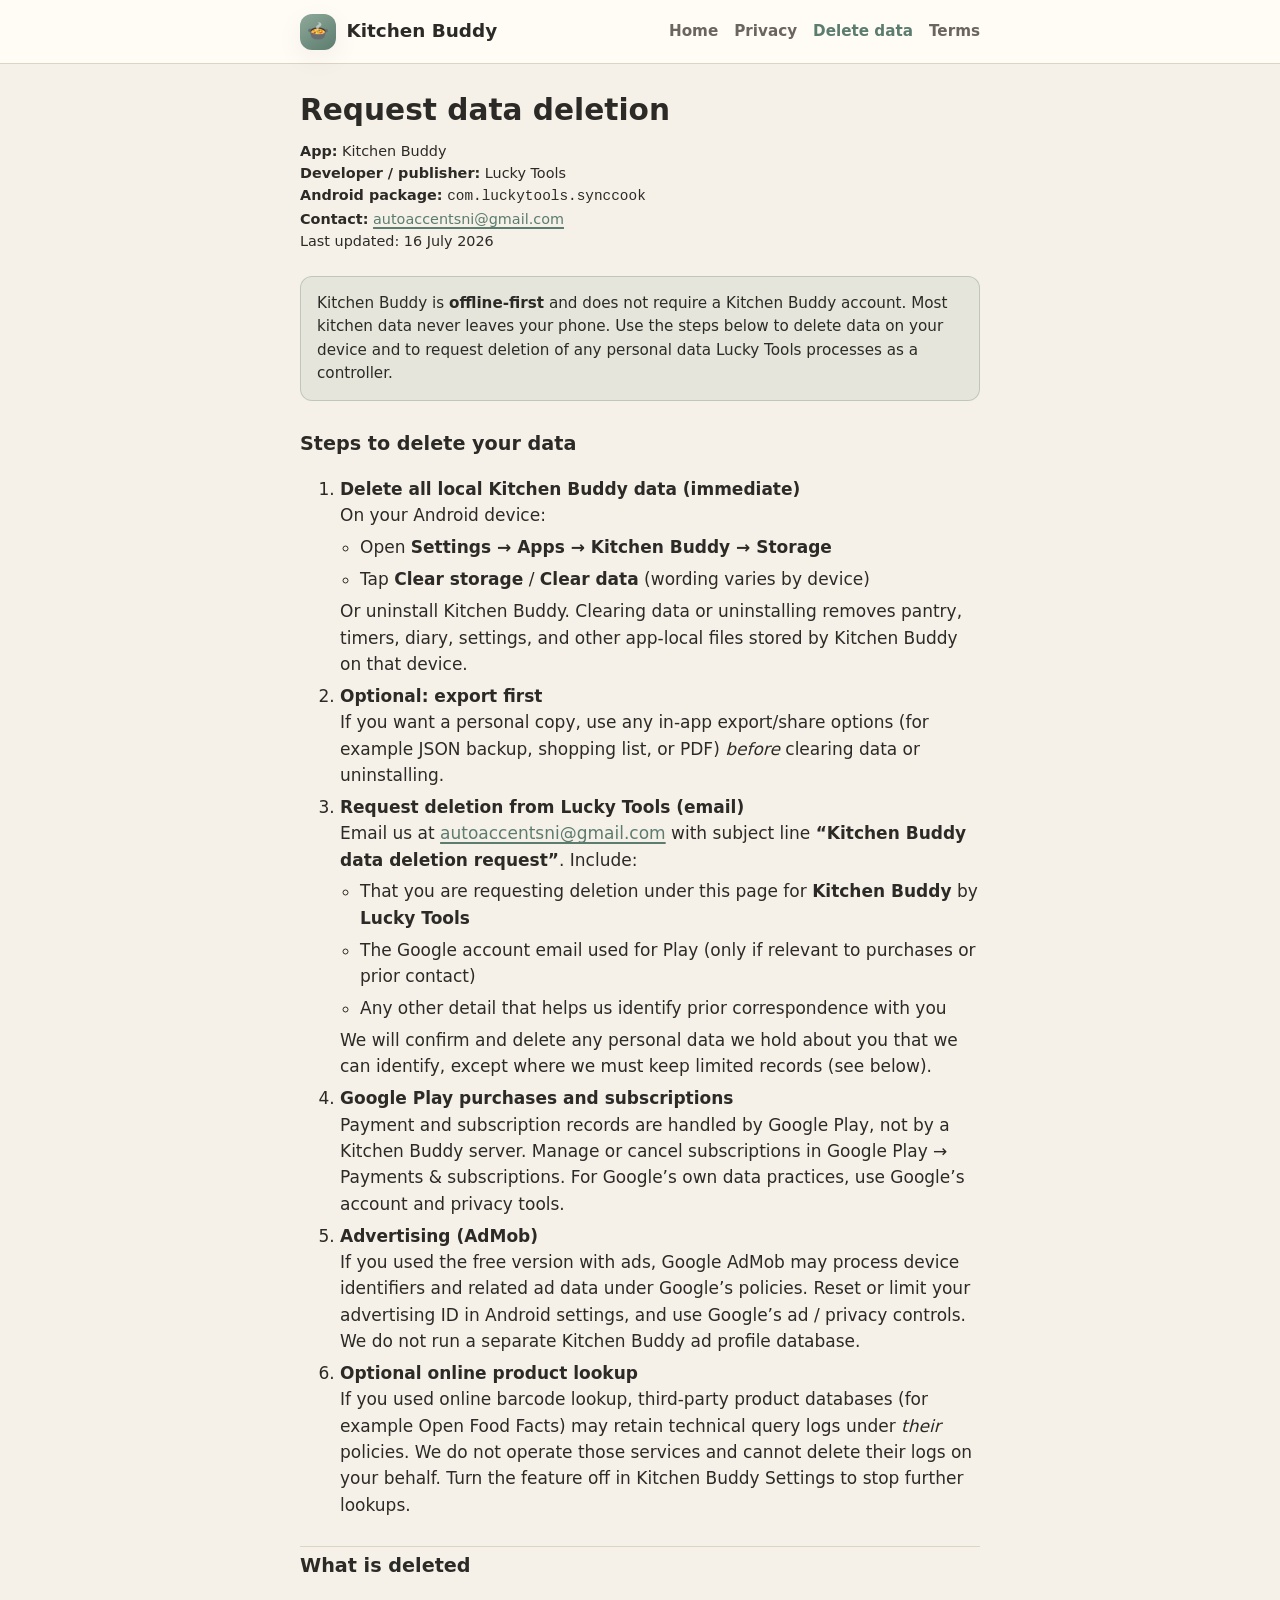
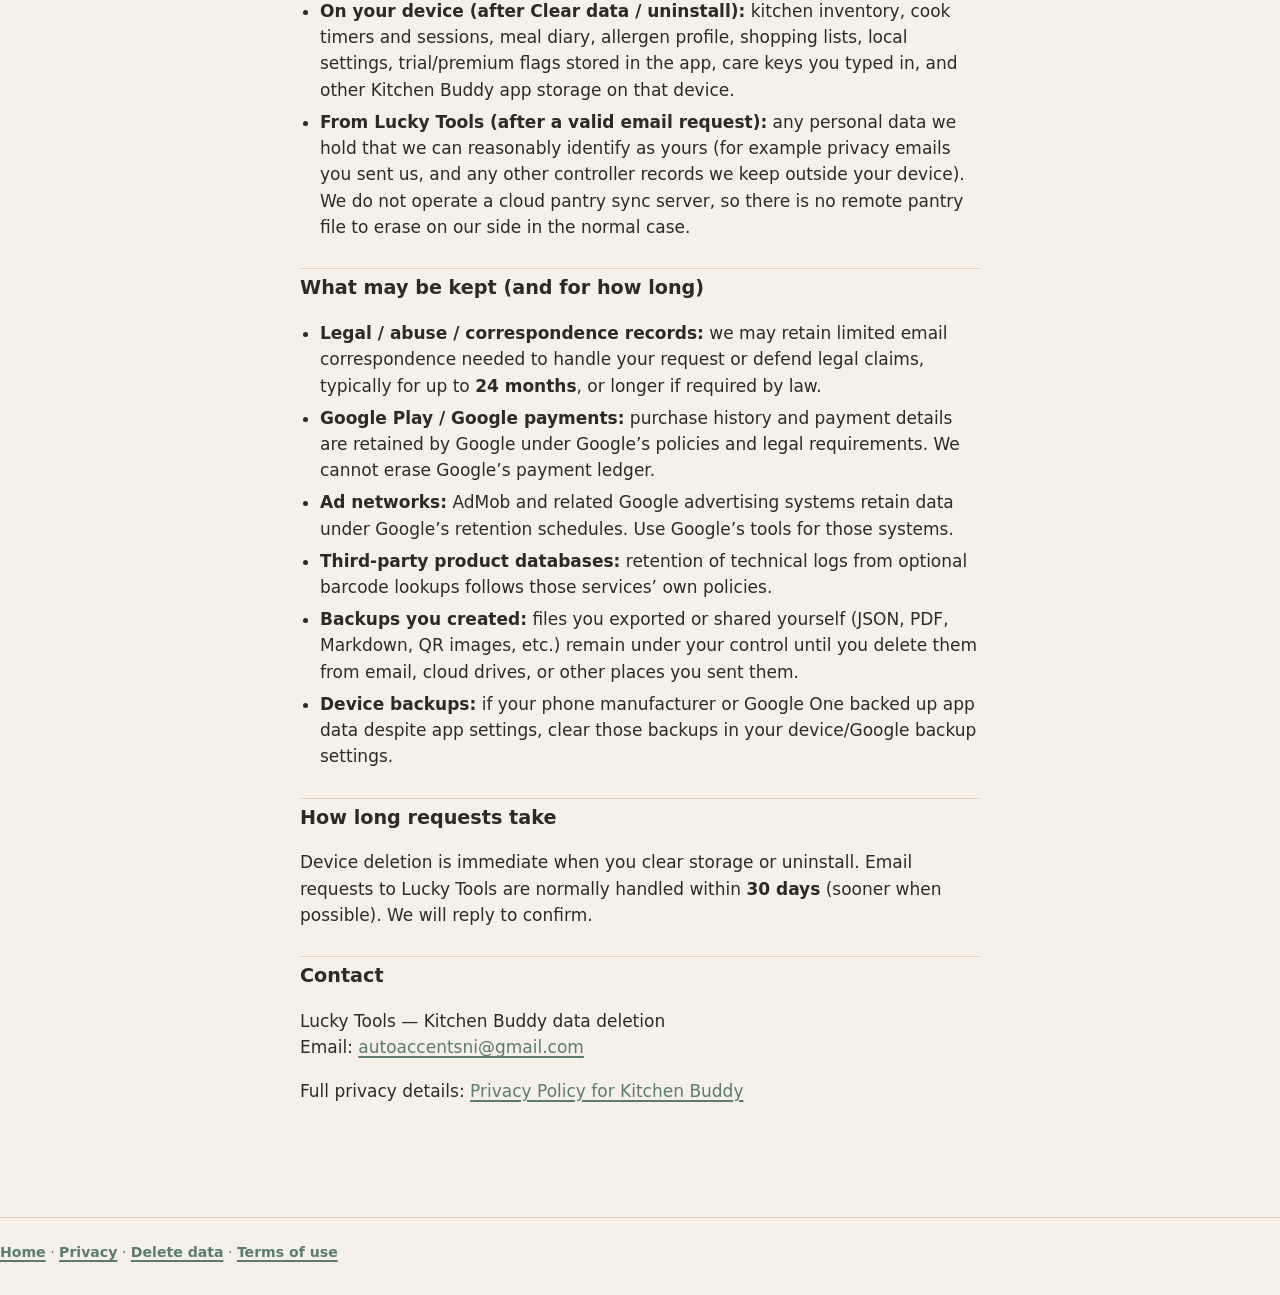
==== delete-data.html @ 81b6f841 "Add Play-compliant data deletion request page" ====
<!DOCTYPE html>
<html lang="en-GB">
<head>
  <meta charset="utf-8" />
  <meta name="viewport" content="width=device-width, initial-scale=1" />
  <title>Request data deletion — Kitchen Buddy by Lucky Tools</title>
  <meta name="description" content="How to delete your Kitchen Buddy (Lucky Tools) app data and request deletion of any personal data we process." />
  <link rel="stylesheet" href="styles.css" />
  <link rel="icon" href="data:image/svg+xml,<svg xmlns='http://www.w3.org/2000/svg' viewBox='0 0 100 100'><text y='.9em' font-size='90'>🍲</text></svg>" />
</head>
<body>
  <header class="site-header">
    <div class="inner">
      <a class="brand" href="index.html">
        <span class="brand-mark" aria-hidden="true">🍲</span>
        Kitchen Buddy
      </a>
      <nav class="nav" aria-label="Main">
        <a href="index.html">Home</a>
        <a href="privacy.html">Privacy</a>
        <a href="delete-data.html" aria-current="page">Delete data</a>
        <a href="terms.html">Terms</a>
      </nav>
    </div>
  </header>

  <main class="wrap doc">
    <h1>Request data deletion</h1>
    <p class="doc-meta">
      <strong>App:</strong> Kitchen Buddy<br />
      <strong>Developer / publisher:</strong> Lucky Tools<br />
      <strong>Android package:</strong> <code>com.luckytools.synccook</code><br />
      <strong>Contact:</strong> <a href="mailto:autoaccentsni@gmail.com?subject=Kitchen%20Buddy%20data%20deletion%20request">autoaccentsni@gmail.com</a><br />
      Last updated: 16 July 2026
    </p>

    <div class="note">
      Kitchen Buddy is <strong>offline-first</strong> and does not require a Kitchen Buddy account.
      Most kitchen data never leaves your phone. Use the steps below to delete data on your device
      and to request deletion of any personal data Lucky Tools processes as a controller.
    </div>

    <h2 id="steps">Steps to delete your data</h2>
    <ol>
      <li>
        <strong>Delete all local Kitchen Buddy data (immediate)</strong><br />
        On your Android device:
        <ul>
          <li>Open <strong>Settings → Apps → Kitchen Buddy → Storage</strong></li>
          <li>Tap <strong>Clear storage</strong> / <strong>Clear data</strong> (wording varies by device)</li>
        </ul>
        Or uninstall Kitchen Buddy. Clearing data or uninstalling removes pantry, timers, diary,
        settings, and other app-local files stored by Kitchen Buddy on that device.
      </li>
      <li>
        <strong>Optional: export first</strong><br />
        If you want a personal copy, use any in-app export/share options (for example JSON backup,
        shopping list, or PDF) <em>before</em> clearing data or uninstalling.
      </li>
      <li>
        <strong>Request deletion from Lucky Tools (email)</strong><br />
        Email us at
        <a href="mailto:autoaccentsni@gmail.com?subject=Kitchen%20Buddy%20data%20deletion%20request">autoaccentsni@gmail.com</a>
        with subject line <strong>“Kitchen Buddy data deletion request”</strong>.
        Include:
        <ul>
          <li>That you are requesting deletion under this page for <strong>Kitchen Buddy</strong> by <strong>Lucky Tools</strong></li>
          <li>The Google account email used for Play (only if relevant to purchases or prior contact)</li>
          <li>Any other detail that helps us identify prior correspondence with you</li>
        </ul>
        We will confirm and delete any personal data we hold about you that we can identify,
        except where we must keep limited records (see below).
      </li>
      <li>
        <strong>Google Play purchases and subscriptions</strong><br />
        Payment and subscription records are handled by Google Play, not by a Kitchen Buddy server.
        Manage or cancel subscriptions in Google Play → Payments &amp; subscriptions.
        For Google’s own data practices, use Google’s account and privacy tools.
      </li>
      <li>
        <strong>Advertising (AdMob)</strong><br />
        If you used the free version with ads, Google AdMob may process device identifiers and
        related ad data under Google’s policies. Reset or limit your advertising ID in Android
        settings, and use Google’s ad / privacy controls. We do not run a separate Kitchen Buddy
        ad profile database.
      </li>
      <li>
        <strong>Optional online product lookup</strong><br />
        If you used online barcode lookup, third-party product databases (for example Open Food Facts)
        may retain technical query logs under <em>their</em> policies. We do not operate those services
        and cannot delete their logs on your behalf. Turn the feature off in Kitchen Buddy Settings
        to stop further lookups.
      </li>
    </ol>

    <h2 id="what-deleted">What is deleted</h2>
    <ul>
      <li>
        <strong>On your device (after Clear data / uninstall):</strong>
        kitchen inventory, cook timers and sessions, meal diary, allergen profile, shopping lists,
        local settings, trial/premium flags stored in the app, care keys you typed in, and other
        Kitchen Buddy app storage on that device.
      </li>
      <li>
        <strong>From Lucky Tools (after a valid email request):</strong>
        any personal data we hold that we can reasonably identify as yours (for example privacy
        emails you sent us, and any other controller records we keep outside your device).
        We do not operate a cloud pantry sync server, so there is no remote pantry file to erase
        on our side in the normal case.
      </li>
    </ul>

    <h2 id="what-kept">What may be kept (and for how long)</h2>
    <ul>
      <li>
        <strong>Legal / abuse / correspondence records:</strong> we may retain limited email
        correspondence needed to handle your request or defend legal claims, typically for up to
        <strong>24 months</strong>, or longer if required by law.
      </li>
      <li>
        <strong>Google Play / Google payments:</strong> purchase history and payment details are
        retained by Google under Google’s policies and legal requirements. We cannot erase Google’s
        payment ledger.
      </li>
      <li>
        <strong>Ad networks:</strong> AdMob and related Google advertising systems retain data
        under Google’s retention schedules. Use Google’s tools for those systems.
      </li>
      <li>
        <strong>Third-party product databases:</strong> retention of technical logs from optional
        barcode lookups follows those services’ own policies.
      </li>
      <li>
        <strong>Backups you created:</strong> files you exported or shared yourself (JSON, PDF,
        Markdown, QR images, etc.) remain under your control until you delete them from email,
        cloud drives, or other places you sent them.
      </li>
      <li>
        <strong>Device backups:</strong> if your phone manufacturer or Google One backed up app
        data despite app settings, clear those backups in your device/Google backup settings.
      </li>
    </ul>

    <h2 id="timing">How long requests take</h2>
    <p>
      Device deletion is immediate when you clear storage or uninstall.
      Email requests to Lucky Tools are normally handled within <strong>30 days</strong>
      (sooner when possible). We will reply to confirm.
    </p>

    <h2 id="contact">Contact</h2>
    <p>
      Lucky Tools — Kitchen Buddy data deletion<br />
      Email:
      <a href="mailto:autoaccentsni@gmail.com?subject=Kitchen%20Buddy%20data%20deletion%20request">autoaccentsni@gmail.com</a>
    </p>
    <p>
      Full privacy details:
      <a href="privacy.html">Privacy Policy for Kitchen Buddy</a>
    </p>
  </main>

  <footer class="site-footer">
    <div class="inner">
      <a href="index.html">Home</a> ·
      <a href="privacy.html">Privacy</a> ·
      <a href="delete-data.html">Delete data</a> ·
      <a href="terms.html">Terms of use</a>
    </div>
  </footer>
</body>
</html>
---- styles.css ----
﻿/* Kitchen Buddy â€” calm oatmeal theme (matches app) */
:root {
  --bg: #f6f1e8;
  --surface: #fffbf5;
  --surface-high: #f0e9dc;
  --ink: #2c2a26;
  --muted: #6b6560;
  --accent: #5b7c6e;
  --accent-soft: #8fa99a;
  --border: #ddd4c4;
  --danger: #b54a3c;
  --radius: 16px;
  --shadow: 0 8px 28px rgba(44, 42, 38, 0.06);
  --max: 720px;
  --font: "Segoe UI", system-ui, -apple-system, Roboto, "Helvetica Neue", Arial, sans-serif;
}

*,
*::before,
*::after {
  box-sizing: border-box;
}

html {
  scroll-behavior: smooth;
}

body {
  margin: 0;
  font-family: var(--font);
  background: var(--bg);
  color: var(--ink);
  line-height: 1.55;
  font-size: 17px;
  min-height: 100vh;
}

a {
  color: var(--accent);
  text-decoration-thickness: 1.5px;
  text-underline-offset: 3px;
}

a:hover {
  color: #4a675a;
}

.wrap {
  max-width: var(--max);
  margin: 0 auto;
  padding: 0 1.25rem 3rem;
}

/* Header */
.site-header {
  background: var(--surface);
  border-bottom: 1px solid var(--border);
  position: sticky;
  top: 0;
  z-index: 20;
  backdrop-filter: blur(8px);
}

.site-header .inner {
  max-width: var(--max);
  margin: 0 auto;
  padding: 0.85rem 1.25rem;
  display: flex;
  align-items: center;
  justify-content: space-between;
  gap: 1rem;
  flex-wrap: wrap;
}

.brand {
  display: flex;
  align-items: center;
  gap: 0.65rem;
  text-decoration: none;
  color: var(--ink);
  font-weight: 700;
  font-size: 1.15rem;
}

.brand-mark {
  width: 36px;
  height: 36px;
  border-radius: 12px;
  background: linear-gradient(145deg, var(--accent-soft), var(--accent));
  display: grid;
  place-items: center;
  color: #fff;
  font-size: 1.1rem;
  box-shadow: var(--shadow);
}

.nav {
  display: flex;
  gap: 0.35rem 1rem;
  flex-wrap: wrap;
  font-size: 0.95rem;
}

.nav a {
  color: var(--muted);
  text-decoration: none;
  font-weight: 600;
}

.nav a:hover,
.nav a[aria-current="page"] {
  color: var(--accent);
}

/* Hero */
.hero {
  padding: 2.5rem 0 1.5rem;
}

.hero h1 {
  margin: 0 0 0.5rem;
  font-size: clamp(1.75rem, 4vw, 2.25rem);
  font-weight: 800;
  letter-spacing: -0.02em;
  line-height: 1.2;
}

.hero .lede {
  margin: 0;
  color: var(--muted);
  font-size: 1.05rem;
  max-width: 36em;
}

.badge-row {
  display: flex;
  flex-wrap: wrap;
  gap: 0.5rem;
  margin-top: 1.25rem;
}

.badge {
  display: inline-block;
  padding: 0.35rem 0.75rem;
  border-radius: 999px;
  background: var(--surface);
  border: 1px solid var(--border);
  font-size: 0.8rem;
  font-weight: 600;
  color: var(--muted);
}

.badge.accent {
  background: rgba(91, 124, 110, 0.12);
  border-color: rgba(91, 124, 110, 0.35);
  color: var(--accent);
}

/* Cards */
.card {
  background: var(--surface);
  border: 1px solid var(--border);
  border-radius: var(--radius);
  padding: 1.35rem 1.4rem;
  margin: 1rem 0;
  box-shadow: var(--shadow);
}

.card h2 {
  margin: 0 0 0.5rem;
  font-size: 1.15rem;
}

.card p {
  margin: 0;
  color: var(--muted);
  font-size: 0.98rem;
}

.grid-2 {
  display: grid;
  gap: 1rem;
}

@media (min-width: 560px) {
  .grid-2 {
    grid-template-columns: 1fr 1fr;
  }
}

.btn-row {
  display: flex;
  flex-wrap: wrap;
  gap: 0.75rem;
  margin-top: 1.5rem;
}

.btn {
  display: inline-flex;
  align-items: center;
  justify-content: center;
  min-height: 48px;
  padding: 0.7rem 1.25rem;
  border-radius: 14px;
  font-weight: 700;
  font-size: 0.95rem;
  text-decoration: none;
  border: 2px solid transparent;
  transition: background 0.15s, color 0.15s;
}

.btn-primary {
  background: var(--accent);
  color: #fff;
}

.btn-primary:hover {
  background: #4a675a;
  color: #fff;
}

.btn-secondary {
  background: var(--surface);
  color: var(--ink);
  border-color: var(--border);
}

.btn-secondary:hover {
  background: var(--surface-high);
  color: var(--ink);
}

/* Legal docs */
.doc-meta {
  color: var(--muted);
  font-size: 0.9rem;
  margin: 0 0 1.5rem;
}

.doc h1 {
  font-size: 1.85rem;
  margin: 1.5rem 0 0.35rem;
  font-weight: 800;
}

.doc h2 {
  font-size: 1.2rem;
  margin: 1.75rem 0 0.5rem;
  font-weight: 700;
  color: var(--ink);
  padding-top: 0.25rem;
  border-top: 1px solid var(--border);
}

.doc h2:first-of-type {
  border-top: none;
  padding-top: 0;
}

.doc p,
.doc li {
  color: var(--ink);
}

.doc ul {
  padding-left: 1.25rem;
}

.doc li {
  margin: 0.35rem 0;
}

.doc .note {
  background: rgba(91, 124, 110, 0.1);
  border: 1px solid rgba(91, 124, 110, 0.28);
  border-radius: 12px;
  padding: 0.9rem 1rem;
  font-size: 0.95rem;
  margin: 1rem 0;
}

.doc .warn {
  background: rgba(181, 74, 60, 0.08);
  border: 1px solid rgba(181, 74, 60, 0.25);
  border-radius: 12px;
  padding: 0.9rem 1rem;
  font-size: 0.95rem;
  margin: 1rem 0;
}

/* Footer */
.site-footer {
  margin-top: 3rem;
  padding: 1.5rem 0 2rem;
  border-top: 1px solid var(--border);
  color: var(--muted);
  font-size: 0.88rem;
}

.site-footer a {
  font-weight: 600;
}

.toc {
  background: var(--surface-high);
  border-radius: 12px;
  padding: 1rem 1.15rem;
  margin: 1rem 0 1.5rem;
  font-size: 0.92rem;
}

.toc ol {
  margin: 0.4rem 0 0;
  padding-left: 1.2rem;
}

.toc a {
  text-decoration: none;
  font-weight: 600;
}
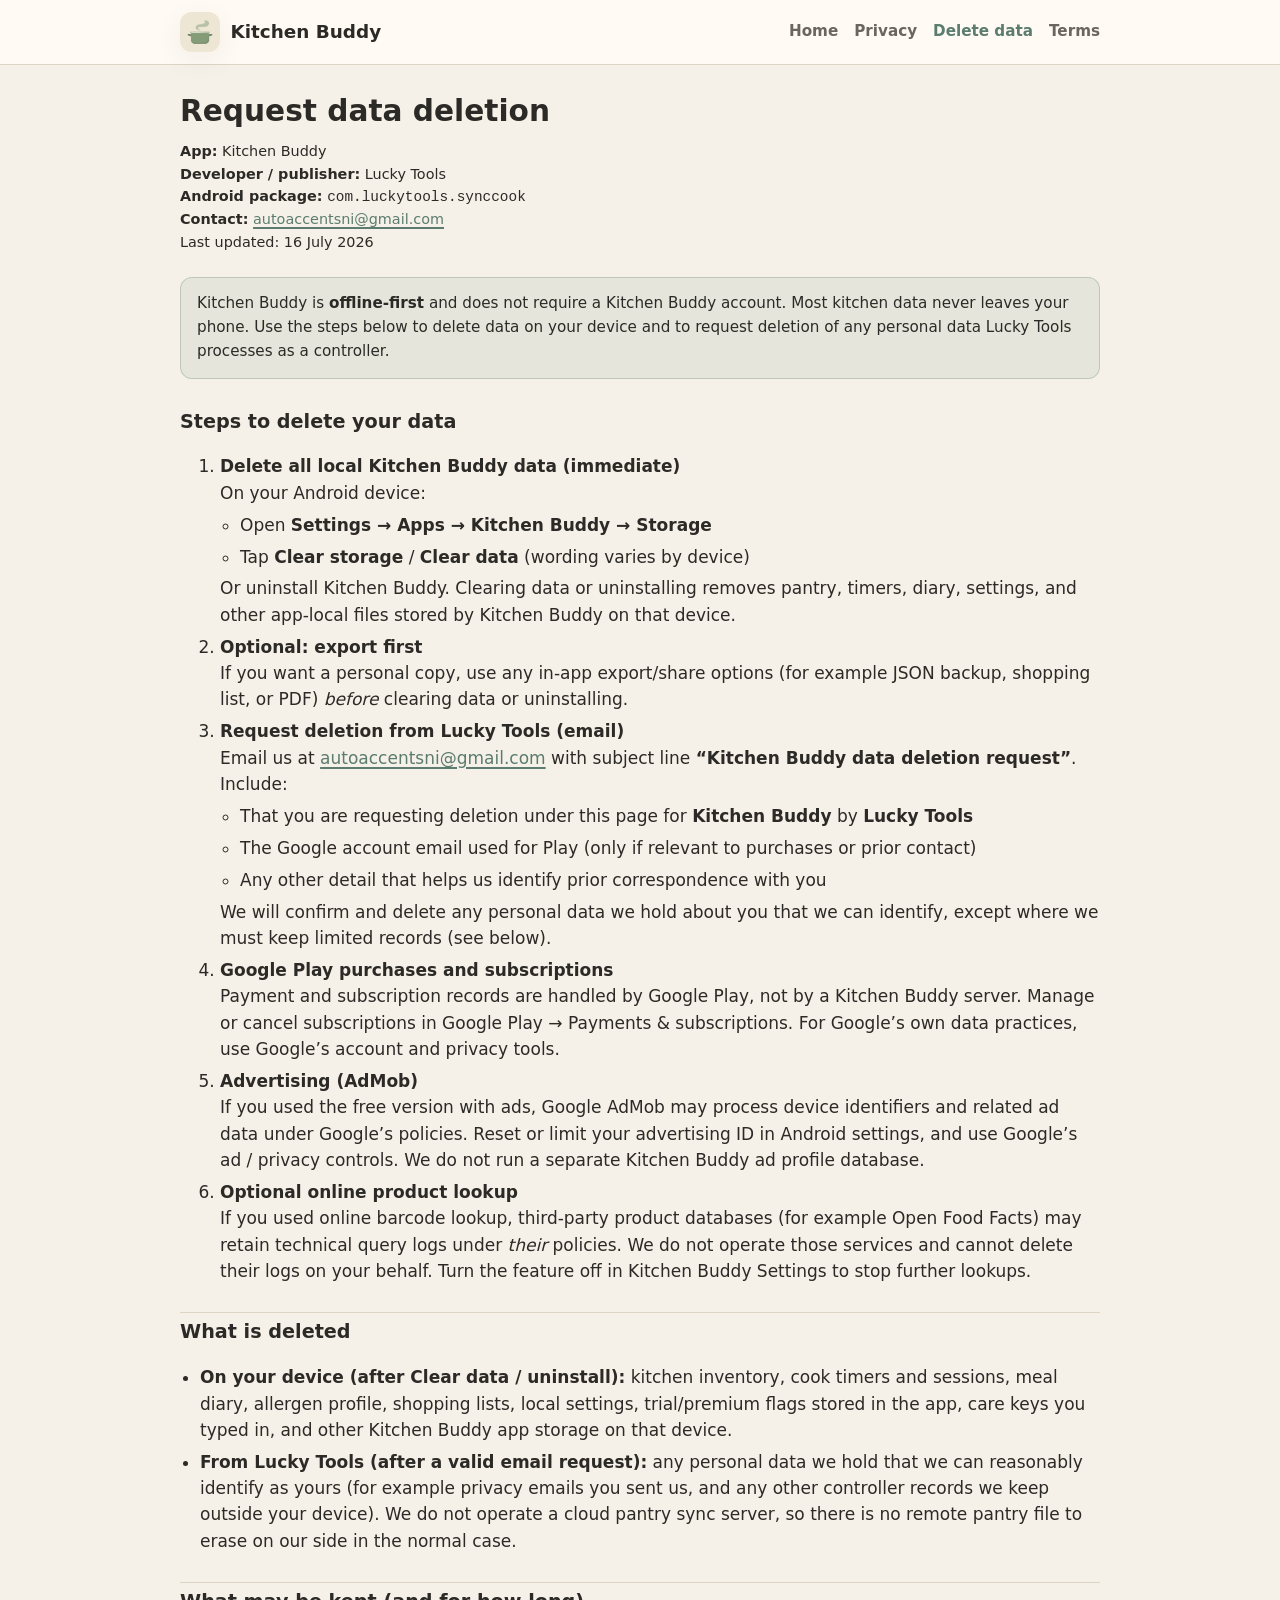
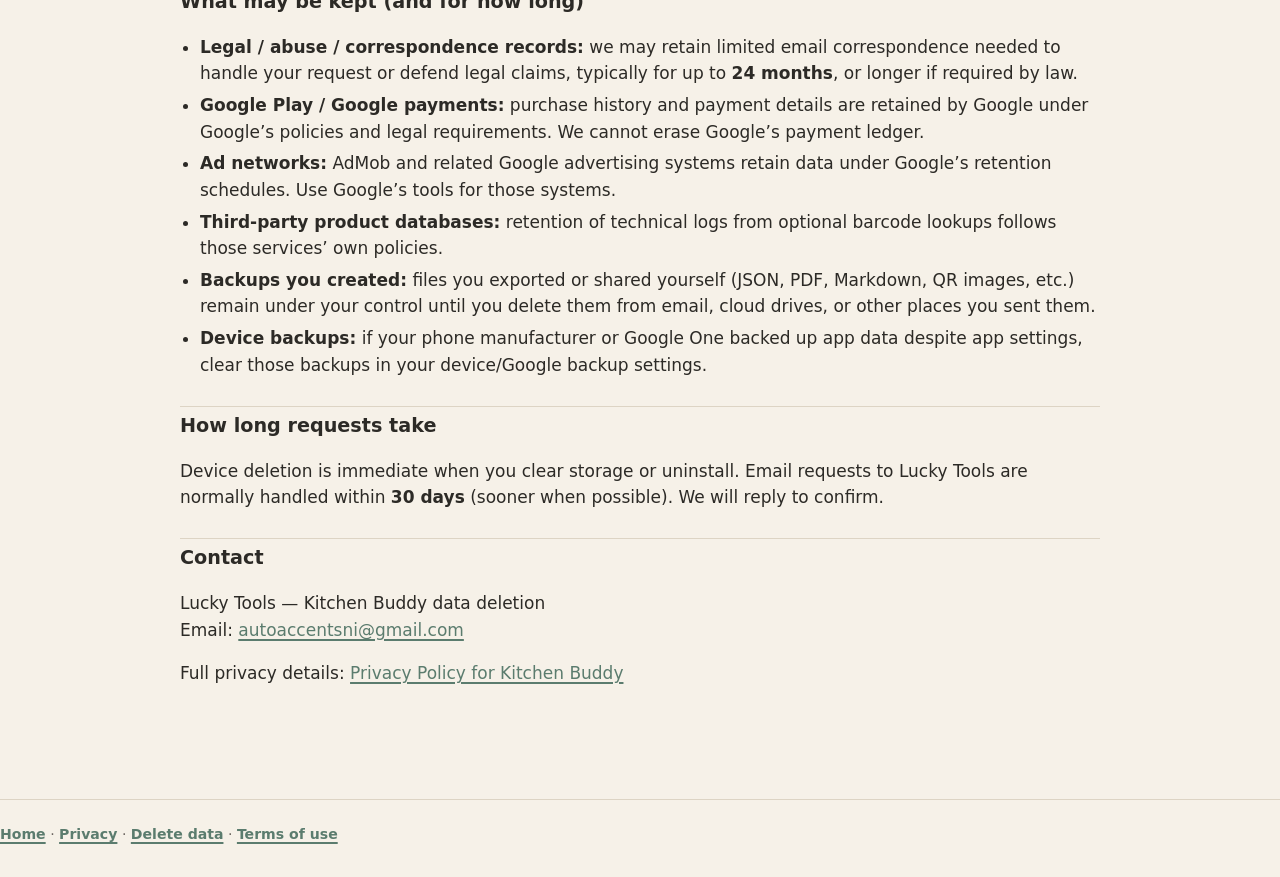
==== commit d7251cb7: "Site: brand icon, feature graphic, screenshot gallery layout" ====
--- a/delete-data.html
+++ b/delete-data.html
@@ -12,7 +12,9 @@
   <header class="site-header">
     <div class="inner">
       <a class="brand" href="index.html">
-        <span class="brand-mark" aria-hidden="true">🍲</span>
+        <span class="brand-mark" aria-hidden="true">
+          <img src="assets/icon_512.png" alt="" width="40" height="40" />
+        </span>
         Kitchen Buddy
       </a>
       <nav class="nav" aria-label="Main">
--- a/styles.css
+++ b/styles.css
@@ -1,4 +1,4 @@
-﻿/* Kitchen Buddy â€” calm oatmeal theme (matches app) */
+/* Kitchen Buddy — calm oatmeal theme (matches app) */
 :root {
   --bg: #f6f1e8;
   --surface: #fffbf5;
@@ -11,7 +11,7 @@
   --danger: #b54a3c;
   --radius: 16px;
   --shadow: 0 8px 28px rgba(44, 42, 38, 0.06);
-  --max: 720px;
+  --max: 960px;
   --font: "Segoe UI", system-ui, -apple-system, Roboto, "Helvetica Neue", Arial, sans-serif;
 }
 
@@ -35,6 +35,12 @@
   min-height: 100vh;
 }
 
+img {
+  max-width: 100%;
+  height: auto;
+  display: block;
+}
+
 a {
   color: var(--accent);
   text-decoration-thickness: 1.5px;
@@ -53,18 +59,18 @@
 
 /* Header */
 .site-header {
-  background: var(--surface);
+  background: rgba(255, 251, 245, 0.92);
   border-bottom: 1px solid var(--border);
   position: sticky;
   top: 0;
   z-index: 20;
-  backdrop-filter: blur(8px);
+  backdrop-filter: blur(10px);
 }
 
 .site-header .inner {
   max-width: var(--max);
   margin: 0 auto;
-  padding: 0.85rem 1.25rem;
+  padding: 0.75rem 1.25rem;
   display: flex;
   align-items: center;
   justify-content: space-between;
@@ -83,15 +89,19 @@
 }
 
 .brand-mark {
-  width: 36px;
-  height: 36px;
+  width: 40px;
+  height: 40px;
   border-radius: 12px;
-  background: linear-gradient(145deg, var(--accent-soft), var(--accent));
-  display: grid;
-  place-items: center;
-  color: #fff;
-  font-size: 1.1rem;
+  overflow: hidden;
   box-shadow: var(--shadow);
+  flex-shrink: 0;
+  background: var(--surface-high);
+}
+
+.brand-mark img {
+  width: 100%;
+  height: 100%;
+  object-fit: cover;
 }
 
 .nav {
@@ -114,22 +124,44 @@
 
 /* Hero */
 .hero {
-  padding: 2.5rem 0 1.5rem;
+  padding: 2rem 0 1rem;
+  display: grid;
+  gap: 1.75rem;
+  align-items: center;
+}
+
+@media (min-width: 800px) {
+  .hero {
+    grid-template-columns: 1.1fr 0.9fr;
+    padding: 2.75rem 0 1.5rem;
+  }
 }
 
 .hero h1 {
   margin: 0 0 0.5rem;
-  font-size: clamp(1.75rem, 4vw, 2.25rem);
+  font-size: clamp(1.85rem, 4vw, 2.5rem);
   font-weight: 800;
   letter-spacing: -0.02em;
-  line-height: 1.2;
+  line-height: 1.15;
 }
 
 .hero .lede {
   margin: 0;
   color: var(--muted);
-  font-size: 1.05rem;
+  font-size: 1.08rem;
   max-width: 36em;
+}
+
+.hero-visual {
+  position: relative;
+}
+
+.hero-feature {
+  width: 100%;
+  border-radius: 18px;
+  border: 1px solid var(--border);
+  box-shadow: var(--shadow);
+  background: var(--surface);
 }
 
 .badge-row {
@@ -156,19 +188,101 @@
   color: var(--accent);
 }
 
-/* Cards */
+/* Section */
+.section {
+  margin: 2.25rem 0 1rem;
+}
+
+.section-head {
+  display: flex;
+  flex-wrap: wrap;
+  align-items: baseline;
+  justify-content: space-between;
+  gap: 0.5rem 1rem;
+  margin-bottom: 1rem;
+}
+
+.section-head h2 {
+  margin: 0;
+  font-size: 1.35rem;
+  font-weight: 800;
+  letter-spacing: -0.01em;
+}
+
+.section-head p {
+  margin: 0;
+  color: var(--muted);
+  font-size: 0.95rem;
+}
+
+/* Screenshot gallery */
+.shot-gallery {
+  display: grid;
+  grid-template-columns: repeat(2, 1fr);
+  gap: 0.85rem;
+}
+
+@media (min-width: 720px) {
+  .shot-gallery {
+    grid-template-columns: repeat(3, 1fr);
+    gap: 1rem;
+  }
+}
+
+.shot-card {
+  background: var(--surface);
+  border: 1px solid var(--border);
+  border-radius: 18px;
+  overflow: hidden;
+  box-shadow: var(--shadow);
+  display: flex;
+  flex-direction: column;
+}
+
+.shot-card figure {
+  margin: 0;
+  background: #ebe4d8;
+  aspect-ratio: 9 / 16;
+  overflow: hidden;
+}
+
+.shot-card img {
+  width: 100%;
+  height: 100%;
+  object-fit: cover;
+  object-position: top center;
+}
+
+.shot-card figcaption {
+  padding: 0.75rem 0.9rem 0.95rem;
+  font-size: 0.88rem;
+  font-weight: 700;
+  color: var(--ink);
+}
+
+.shot-card figcaption span {
+  display: block;
+  margin-top: 0.2rem;
+  font-weight: 500;
+  color: var(--muted);
+  font-size: 0.82rem;
+  line-height: 1.35;
+}
+
+/* Feature cards */
 .card {
   background: var(--surface);
   border: 1px solid var(--border);
   border-radius: var(--radius);
   padding: 1.35rem 1.4rem;
-  margin: 1rem 0;
+  margin: 0;
   box-shadow: var(--shadow);
 }
 
-.card h2 {
+.card h2,
+.card h3 {
   margin: 0 0 0.5rem;
-  font-size: 1.15rem;
+  font-size: 1.1rem;
 }
 
 .card p {
@@ -318,3 +432,10 @@
   text-decoration: none;
   font-weight: 600;
 }
+
+.meta-card code {
+  font-size: 0.9em;
+  background: var(--surface-high);
+  padding: 0.1rem 0.35rem;
+  border-radius: 6px;
+}
